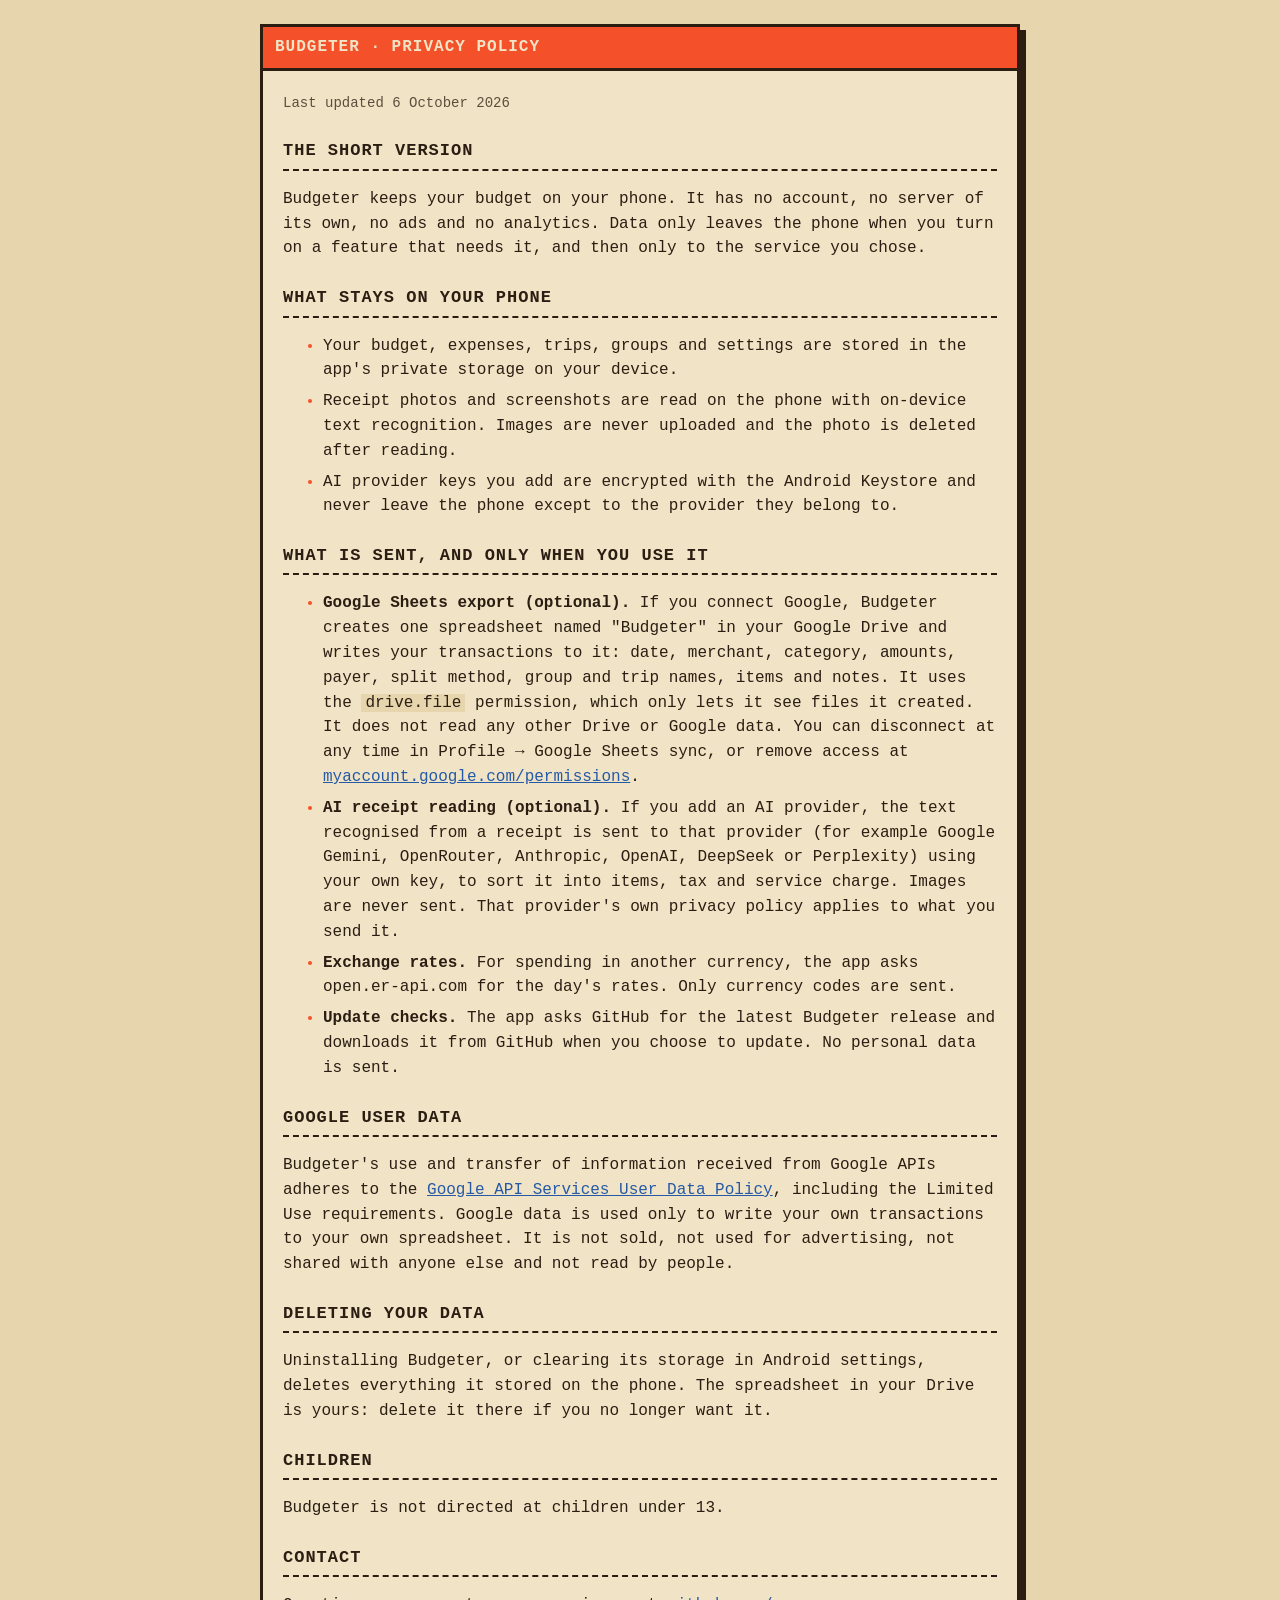
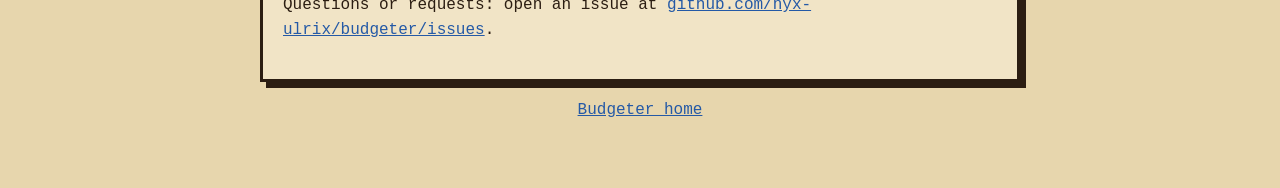
==== docs/privacy.html @ 5797c766 "Self-update from GitHub Releases, install-on-phone and publish-release buttons, test server, release" ====
<!doctype html>
<html lang="en">
<head>
<meta charset="utf-8">
<meta name="viewport" content="width=device-width, initial-scale=1">
<title>Budgeter Privacy Policy</title>
<link rel="stylesheet" href="style.css">
</head>
<body>
<main class="window">
  <header class="bar">BUDGETER · PRIVACY POLICY</header>
  <div class="body">
    <p class="meta">Last updated 6 October 2026</p>

    <h2>The short version</h2>
    <p>Budgeter keeps your budget on your phone. It has no account, no server of its own, no ads and no analytics. Data only leaves the phone when you turn on a feature that needs it, and then only to the service you chose.</p>

    <h2>What stays on your phone</h2>
    <ul>
      <li>Your budget, expenses, trips, groups and settings are stored in the app's private storage on your device.</li>
      <li>Receipt photos and screenshots are read on the phone with on-device text recognition. Images are never uploaded and the photo is deleted after reading.</li>
      <li>AI provider keys you add are encrypted with the Android Keystore and never leave the phone except to the provider they belong to.</li>
    </ul>

    <h2>What is sent, and only when you use it</h2>
    <ul>
      <li><b>Google Sheets export (optional).</b> If you connect Google, Budgeter creates one spreadsheet named "Budgeter" in your Google Drive and writes your transactions to it: date, merchant, category, amounts, payer, split method, group and trip names, items and notes. It uses the <code>drive.file</code> permission, which only lets it see files it created. It does not read any other Drive or Google data. You can disconnect at any time in Profile → Google Sheets sync, or remove access at <a href="https://myaccount.google.com/permissions">myaccount.google.com/permissions</a>.</li>
      <li><b>AI receipt reading (optional).</b> If you add an AI provider, the text recognised from a receipt is sent to that provider (for example Google Gemini, OpenRouter, Anthropic, OpenAI, DeepSeek or Perplexity) using your own key, to sort it into items, tax and service charge. Images are never sent. That provider's own privacy policy applies to what you send it.</li>
      <li><b>Exchange rates.</b> For spending in another currency, the app asks open.er-api.com for the day's rates. Only currency codes are sent.</li>
      <li><b>Update checks.</b> The app asks GitHub for the latest Budgeter release and downloads it from GitHub when you choose to update. No personal data is sent.</li>
    </ul>

    <h2>Google user data</h2>
    <p>Budgeter's use and transfer of information received from Google APIs adheres to the <a href="https://developers.google.com/terms/api-services-user-data-policy">Google API Services User Data Policy</a>, including the Limited Use requirements. Google data is used only to write your own transactions to your own spreadsheet. It is not sold, not used for advertising, not shared with anyone else and not read by people.</p>

    <h2>Deleting your data</h2>
    <p>Uninstalling Budgeter, or clearing its storage in Android settings, deletes everything it stored on the phone. The spreadsheet in your Drive is yours: delete it there if you no longer want it.</p>

    <h2>Children</h2>
    <p>Budgeter is not directed at children under 13.</p>

    <h2>Contact</h2>
    <p>Questions or requests: open an issue at <a href="https://github.com/nyx-ulrix/budgeter/issues">github.com/nyx-ulrix/budgeter/issues</a>.</p>
  </div>
</main>
<p class="foot"><a href="./">Budgeter home</a></p>
</body>
</html>
---- docs/style.css ----
:root {
  --orange: #f4512a;
  --cream: #e7d6ad;
  --cream-light: #f1e4c6;
  --brown: #2b1d12;
  --blue: #2459a6;
}
* { box-sizing: border-box; }
body {
  margin: 0;
  padding: 24px 16px 48px;
  background: var(--cream);
  color: var(--brown);
  font: 16px/1.55 "IBM Plex Mono", "Courier New", monospace;
}
.window {
  max-width: 760px;
  margin: 0 auto;
  background: var(--cream-light);
  border: 3px solid var(--brown);
  box-shadow: 6px 6px 0 var(--brown);
}
.bar {
  background: var(--orange);
  color: var(--cream-light);
  font-weight: bold;
  letter-spacing: 1px;
  padding: 8px 12px;
  border-bottom: 3px solid var(--brown);
}
.body { padding: 8px 20px 20px; }
h1 { font-size: 28px; letter-spacing: 2px; margin: 12px 0; }
h2 { font-size: 17px; text-transform: uppercase; letter-spacing: 1px; margin: 24px 0 8px; border-bottom: 2px dashed var(--brown); padding-bottom: 4px; }
a { color: var(--blue); }
code { background: var(--cream); padding: 0 4px; }
li { margin: 6px 0; }
li::marker { color: var(--orange); }
.meta { opacity: 0.75; font-size: 14px; }
.button {
  display: inline-block;
  background: var(--orange);
  color: var(--cream-light);
  text-decoration: none;
  font-weight: bold;
  text-transform: uppercase;
  padding: 10px 16px;
  border: 3px solid var(--brown);
  box-shadow: 3px 3px 0 var(--brown);
}
.button:active { transform: translate(3px, 3px); box-shadow: none; }
.foot { text-align: center; }
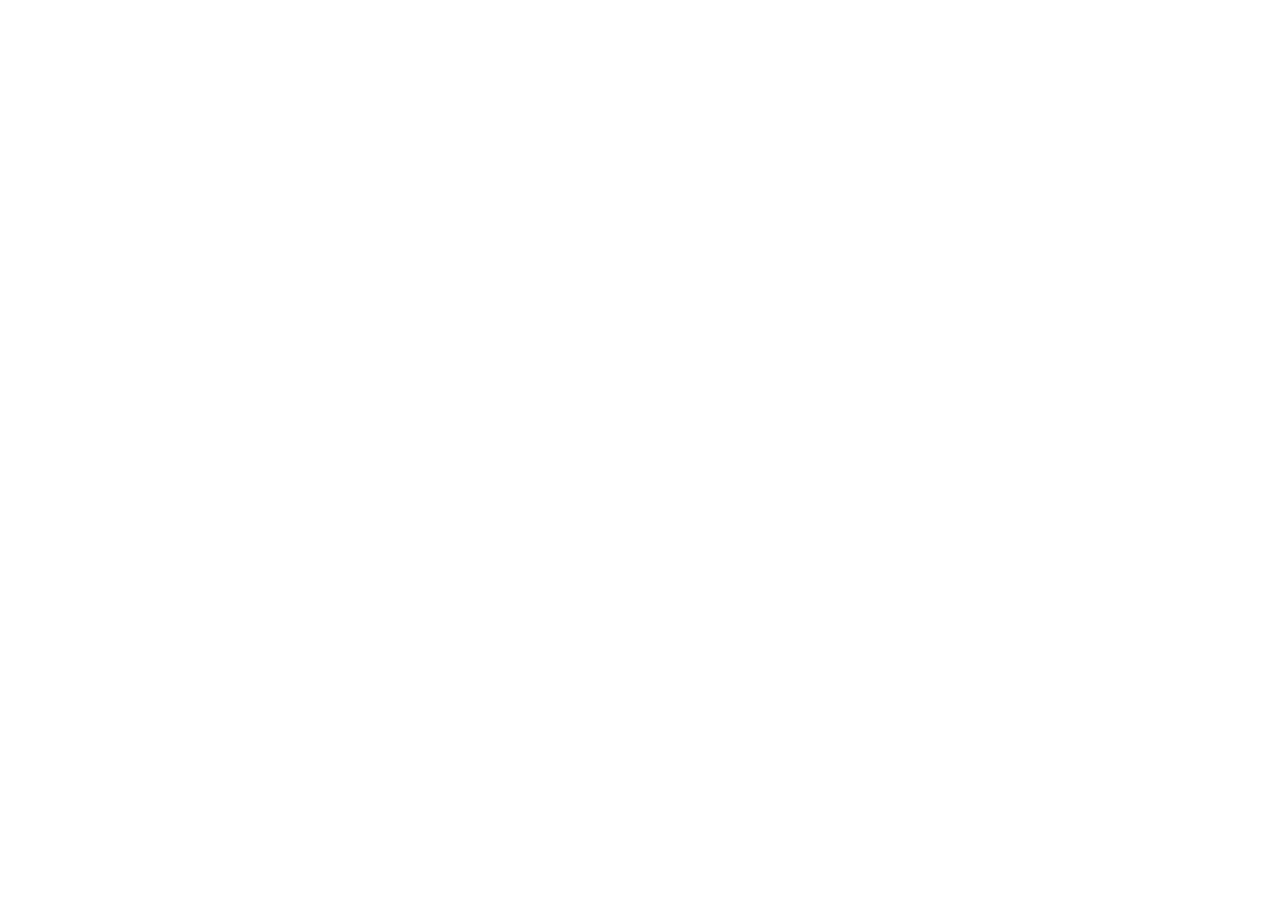
==== commit 2b04c811: "Website: send the github.io and Firebase default addresses to budgeter.liewjiaen.com" ====
--- a/docs/privacy.html
+++ b/docs/privacy.html
@@ -5,6 +5,8 @@
 <meta name="viewport" content="width=device-width, initial-scale=1">
 <title>Budgeter Privacy Policy</title>
 <link rel="stylesheet" href="style.css">
+<link rel="canonical" href="https://budgeter.liewjiaen.com/privacy">
+<script>if (location.hostname !== "budgeter.liewjiaen.com") location.replace("https://budgeter.liewjiaen.com/privacy" + location.hash)</script>
 </head>
 <body>
 <main class="window">
